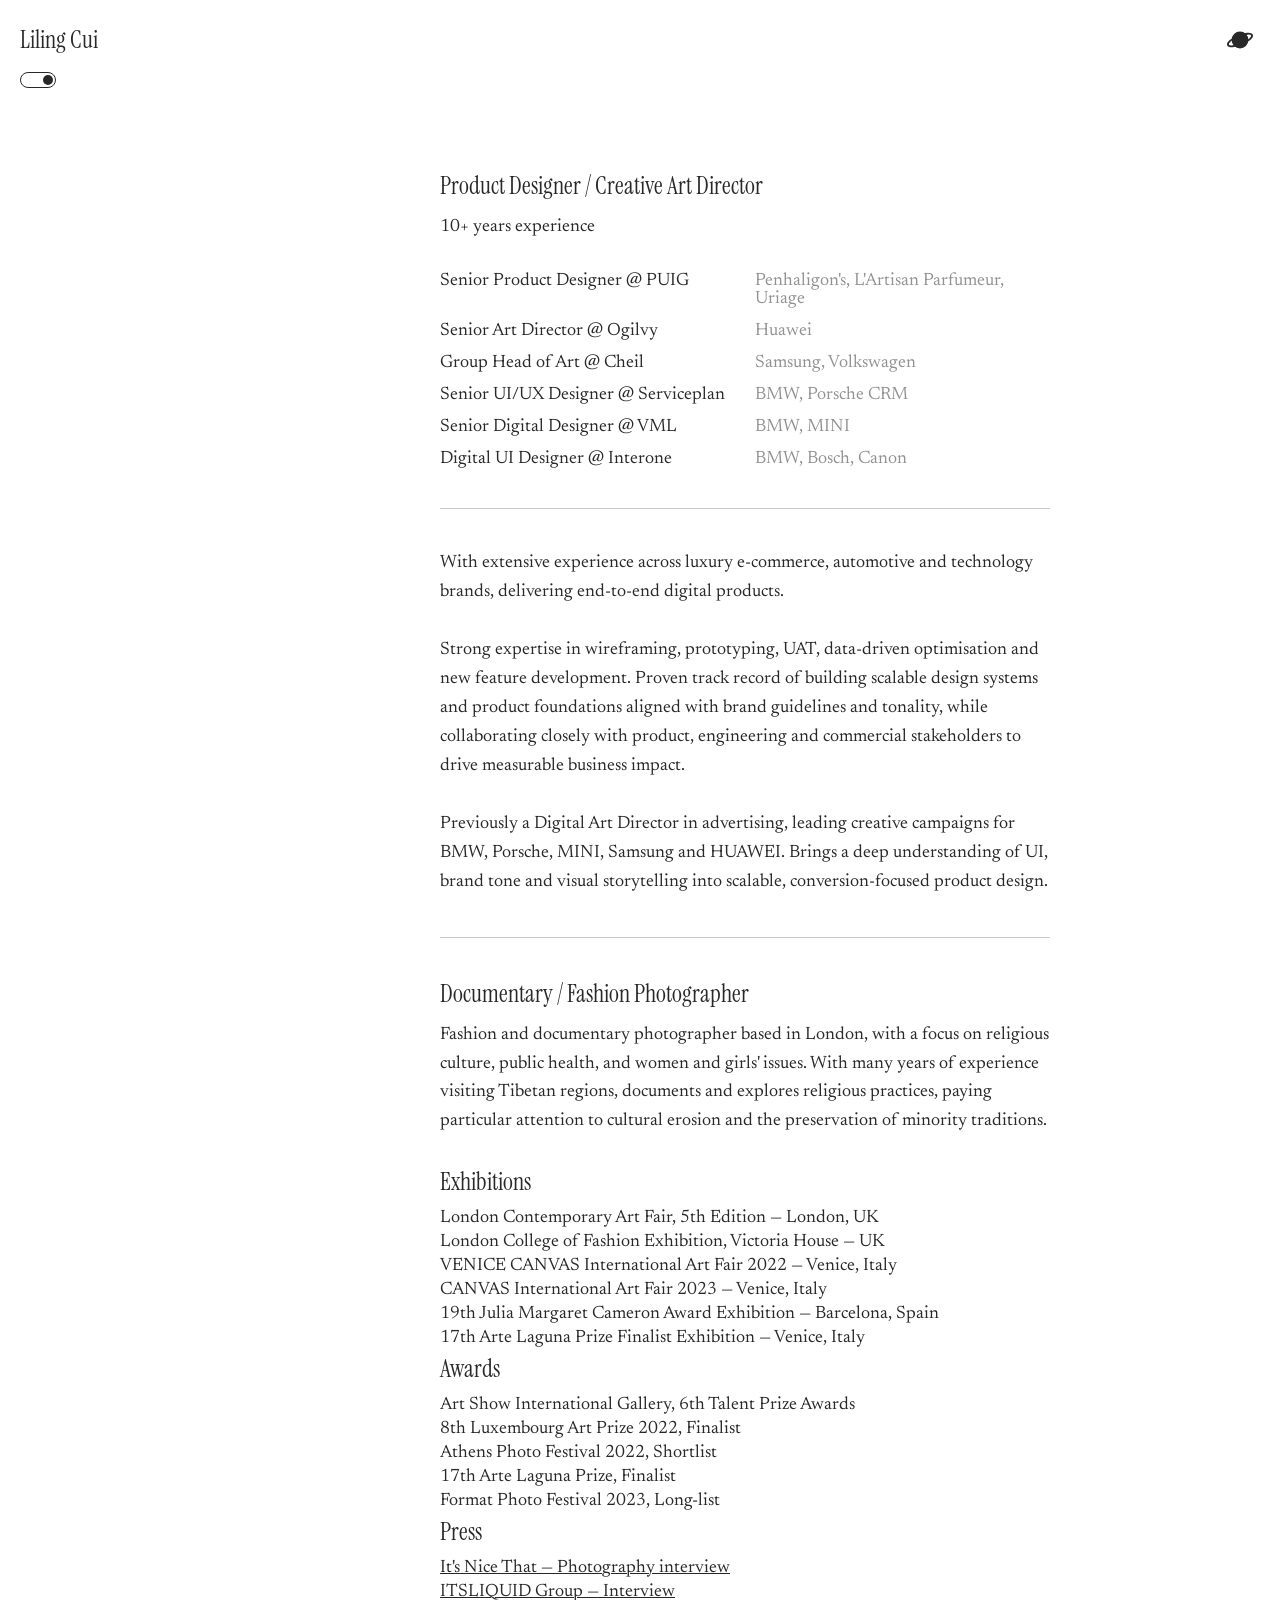
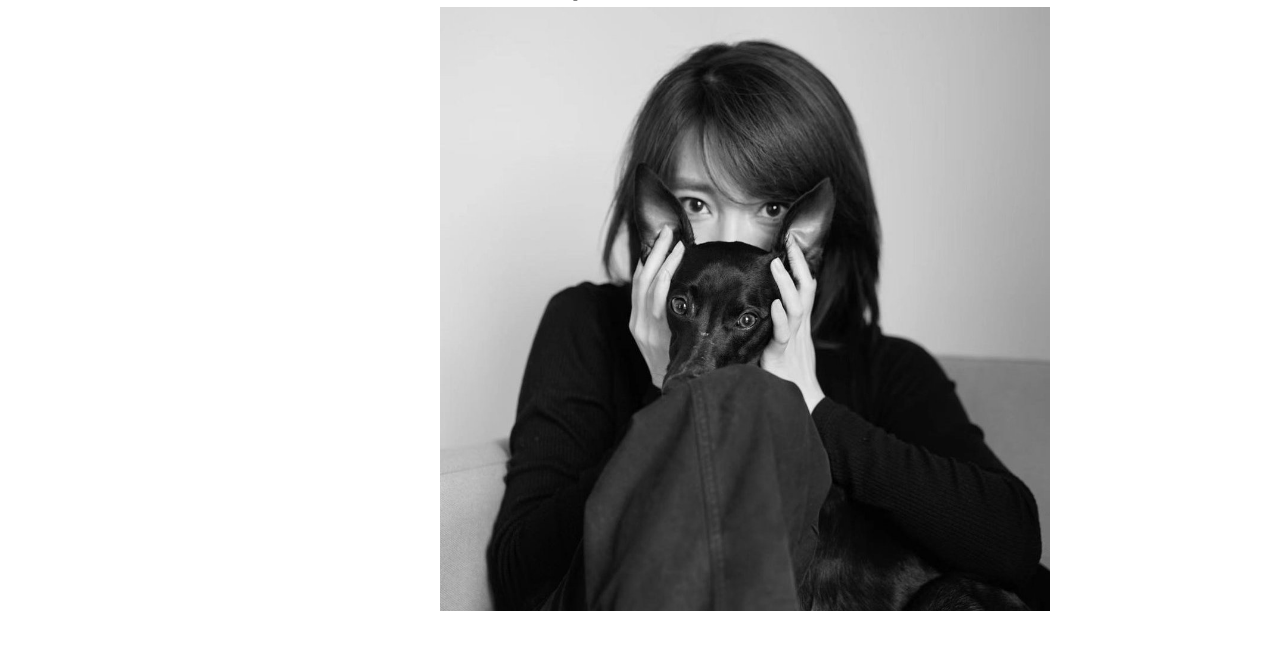
==== about.html @ e18a4a1c "Portfolio site: home, about and six UI/UX project pages Static HTML/CSS/JS generated by build.py. La" ====
<!DOCTYPE html>
<html lang="en">
<head>
<meta charset="utf-8">
<meta name="viewport" content="width=device-width, initial-scale=1">
<title>About — Liling Cui</title>
<meta name="description" content="Product Designer and Creative Art Director with 10+ years of experience across luxury e-commerce, automotive and technology brands.">
<link rel="preconnect" href="https://fonts.googleapis.com">
<link rel="preconnect" href="https://fonts.gstatic.com" crossorigin>
<link href="https://fonts.googleapis.com/css2?family=Instrument+Serif:ital@0;1&family=Newsreader:ital,opsz,wght@0,6..72,200..700;1,6..72,200..700&display=swap" rel="stylesheet">
<link rel="stylesheet" href="assets/css/style.css">
<script>
  // mark that scripting is on, and set the theme before first paint
  (function () {
    document.documentElement.classList.add('js');
    try {
      var s = localStorage.getItem('theme');
      var d = s ? s === 'dark'
                : window.matchMedia('(prefers-color-scheme: dark)').matches;
      if (d) document.documentElement.classList.add('dark-theme');
    } catch (e) {}
  })();
</script>
</head>
<body class="about-page">
    <header class="menu">
      <div class="menu-about">
        <a href="index.html">Liling Cui</a>
        <button class="theme-toggle" aria-label="Toggle dark mode">
          <span class="toggle"></span>
        </button>
      </div>
      <div class="menu-contact">
        <a href="https://lilingcui.com">
          <span class="btn-label">Creative work</span>
          <svg viewBox="0 0 40 40" aria-hidden="true"><circle cx="20" cy="20" r="12"/><ellipse cx="20" cy="20" rx="18.5" ry="6.2" fill="none" stroke-width="2.6" transform="rotate(-22 20 20)"/></svg>
        </a>
      </div>
    </header>

    <main class="about">
      <div class="text" data-aos="fade-up">
        <h2>Product Designer / Creative Art Director</h2>
        <p>10+ years experience</p>

          <div class="cv-row"><span class="role">Senior Product Designer @ PUIG</span><span class="brands">Penhaligon&#x27;s, L&#x27;Artisan Parfumeur, Uriage</span></div>
          <div class="cv-row"><span class="role">Senior Art Director @ Ogilvy</span><span class="brands">Huawei</span></div>
          <div class="cv-row"><span class="role">Group Head of Art @ Cheil</span><span class="brands">Samsung, Volkswagen</span></div>
          <div class="cv-row"><span class="role">Senior UI/UX Designer @ Serviceplan</span><span class="brands">BMW, Porsche CRM</span></div>
          <div class="cv-row"><span class="role">Senior Digital Designer @ VML</span><span class="brands">BMW, MINI</span></div>
          <div class="cv-row"><span class="role">Digital UI Designer @ Interone</span><span class="brands">BMW, Bosch, Canon</span></div>

        <hr>

          <p>With extensive experience across luxury e-commerce, automotive and technology brands, delivering end-to-end digital products.</p>
          <p>Strong expertise in wireframing, prototyping, UAT, data-driven optimisation and new feature development. Proven track record of building scalable design systems and product foundations aligned with brand guidelines and tonality, while collaborating closely with product, engineering and commercial stakeholders to drive measurable business impact.</p>
          <p>Previously a Digital Art Director in advertising, leading creative campaigns for BMW, Porsche, MINI, Samsung and HUAWEI. Brings a deep understanding of UI, brand tone and visual storytelling into scalable, conversion-focused product design.</p>

        <hr>

        <h2>Documentary / Fashion Photographer</h2>
        <p>Fashion and documentary photographer based in London, with a focus on religious culture, public health, and women and girls&#x27; issues. With many years of experience visiting Tibetan regions, documents and explores religious practices, paying particular attention to cultural erosion and the preservation of minority traditions.</p>

        <h2>Exhibitions</h2>
        <ul class="plain">
            <li>London Contemporary Art Fair, 5th Edition — London, UK</li>
            <li>London College of Fashion Exhibition, Victoria House — UK</li>
            <li>VENICE CANVAS International Art Fair 2022 — Venice, Italy</li>
            <li>CANVAS International Art Fair 2023 — Venice, Italy</li>
            <li>19th Julia Margaret Cameron Award Exhibition — Barcelona, Spain</li>
            <li>17th Arte Laguna Prize Finalist Exhibition — Venice, Italy</li>
        </ul>

        <h2>Awards</h2>
        <ul class="plain">
            <li>Art Show International Gallery, 6th Talent Prize Awards</li>
            <li>8th Luxembourg Art Prize 2022, Finalist</li>
            <li>Athens Photo Festival 2022, Shortlist</li>
            <li>17th Arte Laguna Prize, Finalist</li>
            <li>Format Photo Festival 2023, Long-list</li>
        </ul>

        <h2>Press</h2>
        <ul class="plain">
            <li><a href="https://www.itsnicethat.com/articles/liling-cui-project-photography-150223" target="_blank" rel="noopener">It&#x27;s Nice That — Photography interview</a></li>
            <li><a href="https://www.itsliquid.com/interview-liling-cui.html" target="_blank" rel="noopener">ITSLIQUID Group — Interview</a></li>
        </ul>

          <p><img src="assets/img/about/about-qrutkgbpwz4ghjgv-OR34uqBa0UXpp6pQ.jpg" alt="" loading="lazy"></p>
      </div>
    </main>

<script src="assets/js/app.js"></script>
</body>
</html>
---- assets/css/style.css ----
/* ============================================================
   reikocui.com — layout & interaction system
   Ported from the structural pattern of rodrigosens.com:
   6-column grid, fixed pill nav, giant fixed marquee title,
   full-bleed hover backdrop, grain overlay, dot cursor.
   ============================================================ */

/* ---------- 1. Fonts -----------------------------------------
   Tiempos Fine / Tiempos Text are commercial (Klim Type Foundry).
   Drop the licensed woff2 files into assets/fonts/ and the
   @font-face rules below take over automatically — the Google
   fallbacks after them are only used until then.
   ------------------------------------------------------------ */
@font-face {
  font-family: "Tiempos Fine";
  src: url("../fonts/TiemposFine-Light.woff2") format("woff2");
  font-weight: 300;
  font-style: normal;
  font-display: swap;
}
@font-face {
  font-family: "Tiempos Text";
  src: url("../fonts/TiemposText-Regular.woff2") format("woff2");
  font-weight: 400;
  font-style: normal;
  font-display: swap;
}

:root {
  --font-display: "Tiempos Fine", "Instrument Serif", "Newsreader", Georgia, serif;
  --font-text: "Tiempos Text", "Newsreader", Georgia, serif;

  --gutter: 20px;
  --cols: 6;
  --pill-h: 40px;
  --grey: #919191;
  --ease: cubic-bezier(0.4, 0, 0.2, 1);
}

/* ---------- 2. Theme ---------------------------------------- */
html {
  --white: #fff;
  --black: #282828;
  --dither: url("../dither-light.png");
  scroll-behavior: smooth;
  cursor: url("../cursor-gray.svg") 16 16, pointer;
}
html a,
html button,
html button:hover,
html button span,
html button::after,
html button::before,
html .theme-toggle,
html iframe,
html video {
  cursor: url("../cursor-white.svg") 16 16, pointer;
}
html main h1 {
  background-image: linear-gradient(
    180deg,
    hsla(0, 0%, 100%, 0) 10%,
    hsla(0, 0%, 100%, 0.9) 50%,
    #fff
  );
}
html .theme-toggle .toggle { left: calc(100% - 12px); }

html.dark-theme {
  --white: #282828;
  --black: #fff;
  --dither: url("../dither-dark.png");
  cursor: url("../cursor-white.svg") 16 16, pointer;
}
html.dark-theme a,
html.dark-theme button,
html.dark-theme button:hover,
html.dark-theme button span,
html.dark-theme button::after,
html.dark-theme button::before,
html.dark-theme .theme-toggle,
html.dark-theme iframe,
html.dark-theme video {
  cursor: url("../cursor-gray.svg") 16 16, pointer;
}
html.dark-theme main h1 {
  background-image: linear-gradient(
    180deg,
    rgba(40, 40, 40, 0) 10%,
    rgba(40, 40, 40, 0.9) 50%,
    #282828
  );
}
html.dark-theme .theme-toggle .toggle { left: 2px; }

/* ---------- 3. Reset / base --------------------------------- */
* { box-sizing: border-box; }

body,
html { background-color: var(--white); }

body {
  display: flex;
  flex-direction: column;
  justify-content: space-between;
  width: 100%;
  min-height: calc(100vh - 30px);
  margin: 0;
  font-family: var(--font-text);
  font-size: 18px;
  font-weight: 400;
  color: var(--black);
  overflow-x: hidden;
  -webkit-font-smoothing: antialiased;
  -moz-osx-font-smoothing: grayscale;
}
.js body {
  opacity: 0;
  transition: opacity 0.5s var(--ease);
}
.js body.is-ready { opacity: 1; }
.js body.is-leaving { opacity: 0; }

h1, h2, h3, h4, h5, h6 {
  font-family: inherit;
  font-weight: inherit;
  font-size: inherit;
  margin: 0;
}
p { line-height: 1.5; }
a { text-decoration: none; color: inherit; }
ul { margin: 0; padding: 0; list-style-type: none; }
img { max-width: 100%; }
button {
  background-color: transparent;
  border: none;
  color: inherit;
  font-family: inherit;
  font-size: inherit;
  font-weight: inherit;
  line-height: 1;
  outline: 0;
  padding: 0;
}

/* ---------- 4. Header / pill navigation --------------------- */
.menu {
  display: grid;
  grid-template-columns: repeat(var(--cols), 1fr);
  gap: var(--gutter);
  font-family: var(--font-display);
  position: fixed;
  z-index: 8;
  top: var(--gutter);
  left: var(--gutter);
  width: calc(100% - (var(--gutter) * 2));
}

.menu-about {
  display: flex;
  flex-direction: column;
  grid-column: 1 / 3;
  margin-top: 7.61px;
}
.menu-about a {
  font-size: 24px;
  font-weight: 300;
  line-height: 1;
  white-space: nowrap;
  width: fit-content;
}
.menu-about a:hover { color: var(--grey); }

.theme-toggle {
  margin: 20px 0 0;
  border-radius: 10px;
  border: 1px solid var(--black);
  padding: 2px;
  display: flex;
  justify-content: flex-end;
  width: 36px;
  height: 16px;
  position: relative;
}
.theme-toggle .toggle {
  background-color: var(--black);
  display: block;
  width: 10px;
  height: 10px;
  border-radius: 100%;
  position: absolute;
  top: 50%;
  transform: translateY(-50%);
  transition: left 0.25s var(--ease);
}
.theme-toggle:hover { border-color: var(--grey); }
.theme-toggle:hover .toggle { background-color: var(--grey); }

.menu-projects {
  grid-column: 3 / 5;
  width: 321px;
  display: flex;
  align-items: center;
  flex-wrap: wrap;
}
.menu-projects a,
.menu-projects button {
  margin: 3px;
  display: flex;
  align-items: center;
  justify-content: center;
  padding: 0 12px;
  border-radius: 20px;
  border: 1px solid var(--black);
  font-size: 24px;
  font-weight: 300;
  line-height: 1;
  height: var(--pill-h);
  max-width: 100%;
  white-space: nowrap;
  overflow: hidden;
  text-overflow: ellipsis;
  transition: background-color 0.2s var(--ease), color 0.2s var(--ease);
}
.menu-projects a:hover,
.menu-projects button:hover {
  background-color: var(--black);
  color: var(--white);
}
.menu-projects a.hidden { display: none; }
.menu-projects button {
  border-radius: 100%;
  position: relative;
  width: var(--pill-h);
  padding: 0;
}
.menu-projects button span { display: none; }
.menu-projects button::before,
.menu-projects button::after {
  content: "";
  position: absolute;
  top: 50%;
  left: 50%;
  transform: translate(-50%, -50%);
  width: 20px;
  height: 1px;
  background-color: var(--black);
}
.menu-projects button::after { width: 1px; height: 20px; }
.menu-projects button.load-less::after { display: none; }
.menu-projects button:hover::before,
.menu-projects button:hover::after { background-color: var(--white); }

/* Expanding round button, top right */
.menu-contact {
  display: flex;
  justify-content: flex-end;
  grid-column: 6 / 7;
  grid-row: 1;
}
.menu-contact a {
  width: var(--pill-h);
  height: var(--pill-h);
  position: relative;
  font-family: var(--font-display);
  line-height: 1;
  display: flex;
  align-items: center;
  border-radius: var(--pill-h);
}
.menu-contact .btn-label {
  position: absolute;
  right: -1px;
  display: flex;
  align-items: center;
  border-radius: var(--pill-h);
  background-color: var(--black);
  color: var(--white);
  font-size: 24px;
  line-height: 1.2;
  padding: 6px 0;
  max-width: 0;
  overflow: hidden;
  white-space: nowrap;
  transition: max-width 0.35s var(--ease), padding 0.35s var(--ease);
}
.menu-contact svg {
  display: block;
  width: 28px;
  height: 28px;
  overflow: visible;
  position: absolute;
  right: 6px;
  top: 6px;
}
.menu-contact svg circle { fill: var(--black); transition: fill 0.25s var(--ease); }
.menu-contact svg ellipse { stroke: var(--black); transition: stroke 0.25s var(--ease); }

/* the label pill grows out to the left; the planet flips to sit on it */
.menu-contact a:hover .btn-label {
  max-width: 260px;
  padding: 5px 42px 5px 14px;
  border: 2px solid var(--black);
}
.menu-contact a:hover svg circle { fill: var(--white); }
.menu-contact a:hover svg ellipse { stroke: var(--white); }

/* Back / to-top button on inner pages */
.menu .btn {
  display: flex;
  justify-content: flex-end;
  grid-column: 2;
  position: relative;
  z-index: 9;
}
.menu .btn .back-btn {
  display: flex;
  align-items: center;
  justify-content: space-between;
  border-radius: 20px;
  border: 1px solid var(--black);
  padding: 6px 12px;
  font-size: 24px;
  font-family: var(--font-display);
  line-height: 1;
  width: fit-content;
  height: var(--pill-h);
  transition: background-color 0.2s var(--ease), color 0.2s var(--ease);
}
.menu .btn .back-btn svg {
  stroke: var(--black);
  fill: none;
  width: 20px;
  height: 16px;
  margin-right: 10px;
  transition: stroke 0.2s var(--ease);
}
.menu .btn .back-btn:hover { background-color: var(--black); color: var(--white); }
.menu .btn .back-btn:hover svg { stroke: var(--white); }
.menu .btn .top { display: none; }
.menu .btn .top svg { transform: rotate(90deg); }

/* ---------- 5. Main grid ------------------------------------ */
main {
  display: grid;
  align-items: flex-start;
  grid-template-columns: repeat(var(--cols), 1fr);
  gap: var(--gutter);
  position: relative;
  z-index: 2;
  padding: var(--gutter);
}
.home main { padding: 0; z-index: 6; }

main .text { grid-column: 3 / 6; }
main .text p { margin: 0 0 30px; line-height: 1.6; }
main .text a { text-decoration: underline; text-decoration-thickness: 1px; }
main .text a:hover { color: var(--grey); }
main .text img { display: block; width: 100%; }

/* ---------- 6. Giant fixed title + marquee ------------------ */
main h1 {
  font-size: 96px;
  font-weight: 300;
  font-family: var(--font-display);
  line-height: 1.4;
  position: fixed;
  bottom: 0;
  left: 0;
  padding-left: var(--gutter);
  white-space: nowrap;
  /* line box is 134px; the extra 18px keeps descenders off the viewport edge */
  height: 152px;
  width: calc(100vw - 20px);
  overflow: hidden;
  background-clip: padding-box;
}
main h1 .title { white-space: nowrap; display: none; }
main h1 .title.name { display: inline-block; }

main h1 .title.marquee {
  animation-name: marquee;
  animation-iteration-count: infinite;
  animation-timing-function: linear;
}
main h1 .title.marquee::after { content: attr(data-marquee); }

@keyframes marquee {
  from { transform: translateX(0); }
  to { transform: translateX(calc(-1 * var(--marquee-unit, 100%))); }
}

/* ---------- 7. Full-bleed hover backdrop -------------------- */
.bg,
.bg-image {
  position: fixed;
  width: 100vw;
  height: 100vh;
}
.bg { top: 0; left: 0; overflow: hidden; z-index: 0; }
.bg-image {
  top: 0;
  left: 0;
  background-repeat: no-repeat !important;
  background-size: cover !important;
  background-position: 50% !important;
  opacity: 0;
  transition: opacity 0.4s ease-in-out;
}
.bg-image.no-transition { transition: none !important; }

/* Screen-door wash — a direct reproduction of the reference.
   Theirs is a 2x2 GIF with one opaque pixel and three transparent ones: a 25%
   dither that knocks the photo back and leaves a fine pixel texture behind.
   Same tile here as SVG — white in light mode, #282828 in dark. */
.bg-overlay {
  position: absolute;
  z-index: 1;
  inset: 0;
  opacity: 0;
  transition: opacity 0.4s ease-in-out;
  pointer-events: none;
  background-image: var(--dither);
  background-size: 2px 2px;
  background-repeat: repeat;
  image-rendering: pixelated;
}
.bg-overlay.is-active { opacity: 1; }

/* ---------- 8. Project page --------------------------------- */
/* Keep the page padding here rather than on .content, so the intro column and
   the image columns resolve against the same 6-column geometry and line up. */
.project { position: static; padding: var(--gutter); }

/* Intro sits top right, columns 3–5, level with the header.
   The title and the metadata sidebar stay on the left. */
.project .text {
  grid-column: 3 / 6;
  min-height: calc(100vh - 25px - 125px);
  margin-top: 0;
}
.project .text .text-content {
  overflow-y: auto;
  padding: 0 0 0 0;
  height: calc(100vh - 250px);
  scrollbar-width: none;
}
.project .text .text-content::-webkit-scrollbar { width: 0; }
.project .text p { margin: 0 0 30px; }
.project .text p:last-child { padding-bottom: 140px; }

/* absolute, not fixed: the title sits at the bottom of the first screen
   and scrolls away with the intro — same as the reference */
.project h1 { position: absolute; bottom: 90px; left: var(--gutter); padding: 0; }
.project h1 span { display: block; width: fit-content; }

.project .content {
  margin: 90px 0 0;
  grid-column: 1 / 7;
  display: grid;
  grid-template-columns: repeat(var(--cols), 1fr);
  gap: var(--gutter);
}
.project .content figure {
  display: block;
  width: 100%;
  margin: 0;
  overflow: hidden;
  position: relative;
}
.project .content figure img { display: block; width: 100%; height: auto; }

/* Every image gets the same width — the right-hand four columns. Height is
   whatever the image's own proportions give, so nothing is cropped. */
.project .content figure { grid-column: 3 / 7; }

.project .sidebar { grid-column: 1 / 2; }
.project .sidebar h2 { font-weight: 400; color: var(--grey); }
.project .sidebar ul { margin: 0 0 20px; }
.project .sidebar ul li { margin: 2px 0; }
.project .sidebar ul li a { text-decoration: underline; text-decoration-thickness: 1px; }
.project .sidebar ul li a:hover { color: var(--grey); }

.project .content .spacer { grid-column: 1 / 7; height: 120px; }

/* ---------- 9. About page ----------------------------------- */
.about .text { margin: 150px 0 0; grid-column: 3 / 6; }
.about .text h2 {
  font-family: var(--font-display);
  font-size: 24px;
  margin: 0 0 12px;
}
.about .text .cv-row {
  display: grid;
  grid-template-columns: 1fr 1fr;
  gap: var(--gutter);
  margin: 0 0 14px;
}
.about .text .cv-row .role { color: var(--black); }
.about .text .cv-row .brands { color: var(--grey); }
.about .text hr {
  border: none;
  border-top: 1px solid var(--black);
  opacity: 0.25;
  margin: 40px 0;
}
.about .text ul.plain li { margin: 0 0 6px; }

/* ---------- 10. Scroll-in animation -------------------------
   Scoped to .js so content is visible if scripting fails or is off. */
.js [data-aos="fade-up"] {
  opacity: 0;
  transform: translateY(30px);
  transition: opacity 1s var(--ease), transform 1s var(--ease);
}
.js [data-aos="fade-up"].aos-animate { opacity: 1; transform: none; }

@media (prefers-reduced-motion: reduce) {
  .js [data-aos="fade-up"] { opacity: 1; transform: none; transition: none; }
  main h1 .title.marquee { animation: none; }
  main h1 .title.marquee::after { content: none; }
}

/* ---------- 11. Responsive ---------------------------------- */
@media screen and (max-width: 1000px) {
  .menu-projects { width: auto; grid-column: 3 / 6; }
  main .text { grid-column: 1 / 7; }
  .project .text { grid-column: 3 / 7; }
  .about .text { grid-column: 2 / 7; }
}

@media screen and (max-width: 700px) {
  main h1 { font-size: 56px; height: 96px; line-height: 1.4; }
  .project h1 { bottom: 40px; }

  .menu-about { grid-column: 1 / 3; }
  .menu-projects {
    grid-column: 1 / 7;
    position: absolute;
    margin: 129px 0 0;
    padding-bottom: 25vh;
    width: 100%;
  }
  .menu .btn {
    grid-column: auto;
    position: absolute;
    left: 50%;
    transform: translateX(-50%);
  }
  .menu-contact a:hover .btn-label { max-width: 0; padding: 6px 0; border: none; }

  main .text { grid-column: 1 / 7; margin: 150px 0 0; }
  .about .text { grid-column: 1 / 7; }
  .about .text .cv-row { grid-template-columns: 1fr; gap: 2px; }

  /* first screen has to clear the title sitting at bottom: 40px */
  .project .text { grid-column: 1 / 7; margin: 0; min-height: calc(100vh - 60px); }
  .project .text .text-content { height: auto; overflow-y: visible; padding-top: 129px; }
  .project .content { margin: var(--gutter) 0 0; }
  .project .content figure { grid-column: 1 / 7; }
  .project .sidebar { order: 2; margin: 20px 0 0; grid-column: 1 / 7; }
}

/* Touch devices: no hover backdrop, so restore the system cursor */
@media (hover: none) {
  html, html a, html button { cursor: auto; }
}
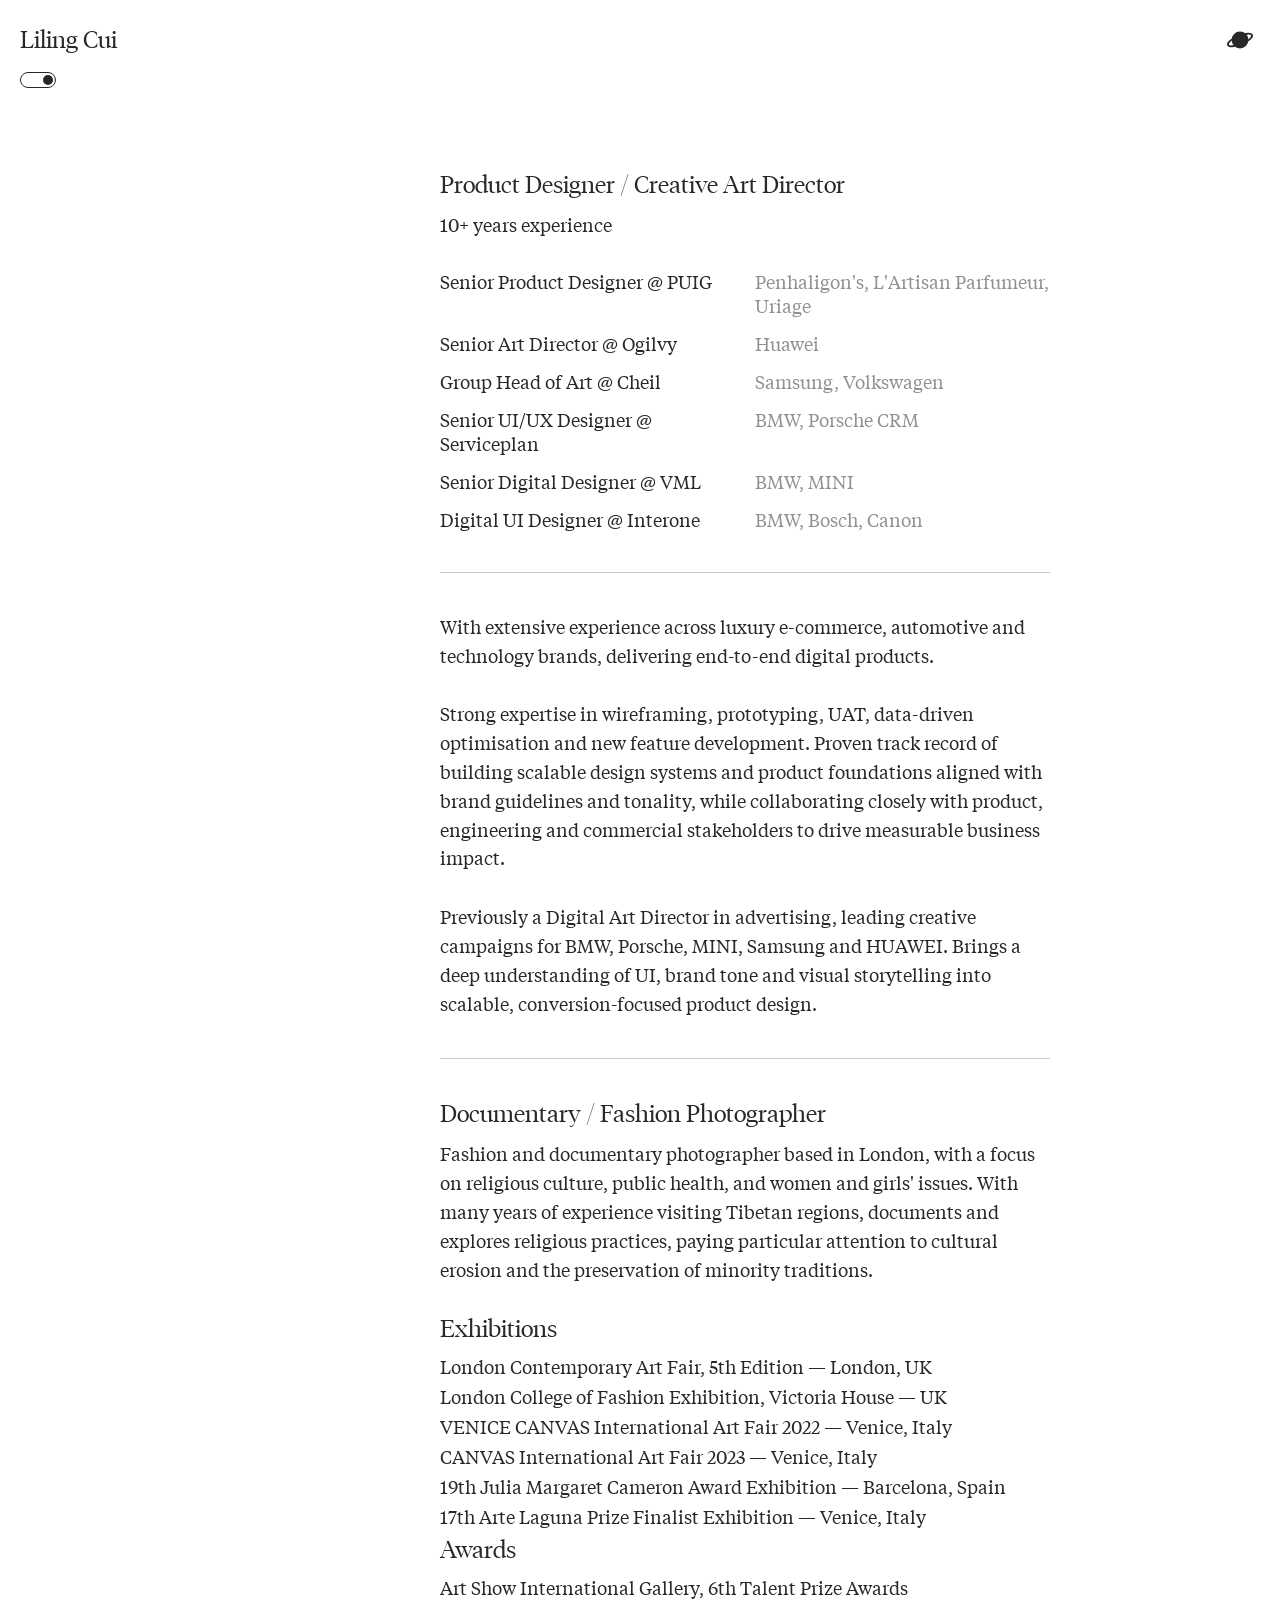
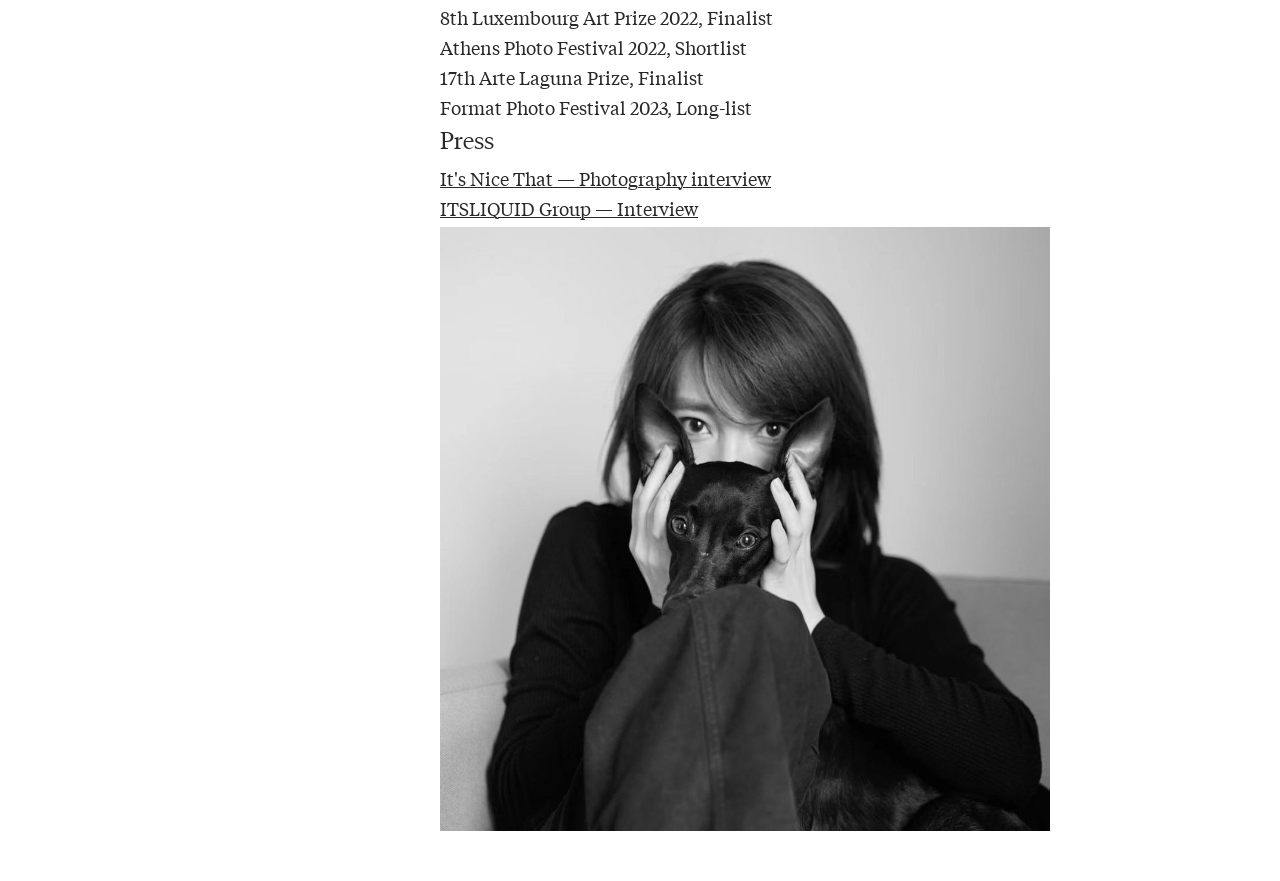
==== commit a643a9dd: "Use the reference's own Tiempos faces and type scale Self-host Tiempos Fine and Tiempos Text (woff2/" ====
--- a/about.html
+++ b/about.html
@@ -5,9 +5,8 @@
 <meta name="viewport" content="width=device-width, initial-scale=1">
 <title>About — Liling Cui</title>
 <meta name="description" content="Product Designer and Creative Art Director with 10+ years of experience across luxury e-commerce, automotive and technology brands.">
-<link rel="preconnect" href="https://fonts.googleapis.com">
-<link rel="preconnect" href="https://fonts.gstatic.com" crossorigin>
-<link href="https://fonts.googleapis.com/css2?family=Instrument+Serif:ital@0;1&family=Newsreader:ital,opsz,wght@0,6..72,200..700;1,6..72,200..700&display=swap" rel="stylesheet">
+<link rel="preload" href="assets/fonts/TiemposFine-Light.woff2" as="font" type="font/woff2" crossorigin>
+<link rel="preload" href="assets/fonts/TiemposText-Regular.woff2" as="font" type="font/woff2" crossorigin>
 <link rel="stylesheet" href="assets/css/style.css">
 <script>
   // mark that scripting is on, and set the theme before first paint
--- a/assets/css/style.css
+++ b/assets/css/style.css
@@ -6,29 +6,36 @@
    ============================================================ */
 
 /* ---------- 1. Fonts -----------------------------------------
-   Tiempos Fine / Tiempos Text are commercial (Klim Type Foundry).
-   Drop the licensed woff2 files into assets/fonts/ and the
-   @font-face rules below take over automatically — the Google
-   fallbacks after them are only used until then.
+   Tiempos Fine (display) and Tiempos Text (body), self-hosted from
+   assets/fonts/. These are commercial faces from Klim Type Foundry —
+   a licence is still outstanding, see README.
+
+   Each face is a single static weight, declared across 100–900 so the
+   browser maps every weight the stylesheet asks for onto the real file
+   instead of synthesising a fake bold.
    ------------------------------------------------------------ */
 @font-face {
   font-family: "Tiempos Fine";
-  src: url("../fonts/TiemposFine-Light.woff2") format("woff2");
-  font-weight: 300;
+  src: url("../fonts/TiemposFine-Light.woff2") format("woff2"),
+       url("../fonts/TiemposFine-Light.woff") format("woff"),
+       url("../fonts/TiemposFine-Light.ttf") format("truetype");
+  font-weight: 100 900;
   font-style: normal;
   font-display: swap;
 }
 @font-face {
   font-family: "Tiempos Text";
-  src: url("../fonts/TiemposText-Regular.woff2") format("woff2");
-  font-weight: 400;
+  src: url("../fonts/TiemposText-Regular.woff2") format("woff2"),
+       url("../fonts/TiemposText-Regular.woff") format("woff"),
+       url("../fonts/TiemposText-Regular.ttf") format("truetype");
+  font-weight: 100 900;
   font-style: normal;
   font-display: swap;
 }
 
 :root {
-  --font-display: "Tiempos Fine", "Instrument Serif", "Newsreader", Georgia, serif;
-  --font-text: "Tiempos Text", "Newsreader", Georgia, serif;
+  --font-display: "Tiempos Fine", Georgia, "Times New Roman", serif;
+  --font-text: "Tiempos Text", Georgia, "Times New Roman", serif;
 
   --gutter: 20px;
   --cols: 6;
@@ -227,6 +234,8 @@
   background-color: var(--black);
   color: var(--white);
 }
+/* the first pill loses its top margin so the row sits flush with the header */
+.menu-projects > *:first-child { margin-top: 0; }
 .menu-projects a.hidden { display: none; }
 .menu-projects button {
   border-radius: 100%;
@@ -369,8 +378,7 @@
   left: 0;
   padding-left: var(--gutter);
   white-space: nowrap;
-  /* line box is 134px; the extra 18px keeps descenders off the viewport edge */
-  height: 152px;
+  height: 134px;
   width: calc(100vw - 20px);
   overflow: hidden;
   background-clip: padding-box;
@@ -530,7 +538,8 @@
 }
 
 @media screen and (max-width: 700px) {
-  main h1 { font-size: 56px; height: 96px; line-height: 1.4; }
+  /* type scale is deliberately identical at every width, as on the reference:
+     96px titles marquee on a phone rather than shrinking */
   .project h1 { bottom: 40px; }
 
   .menu-about { grid-column: 1 / 3; }
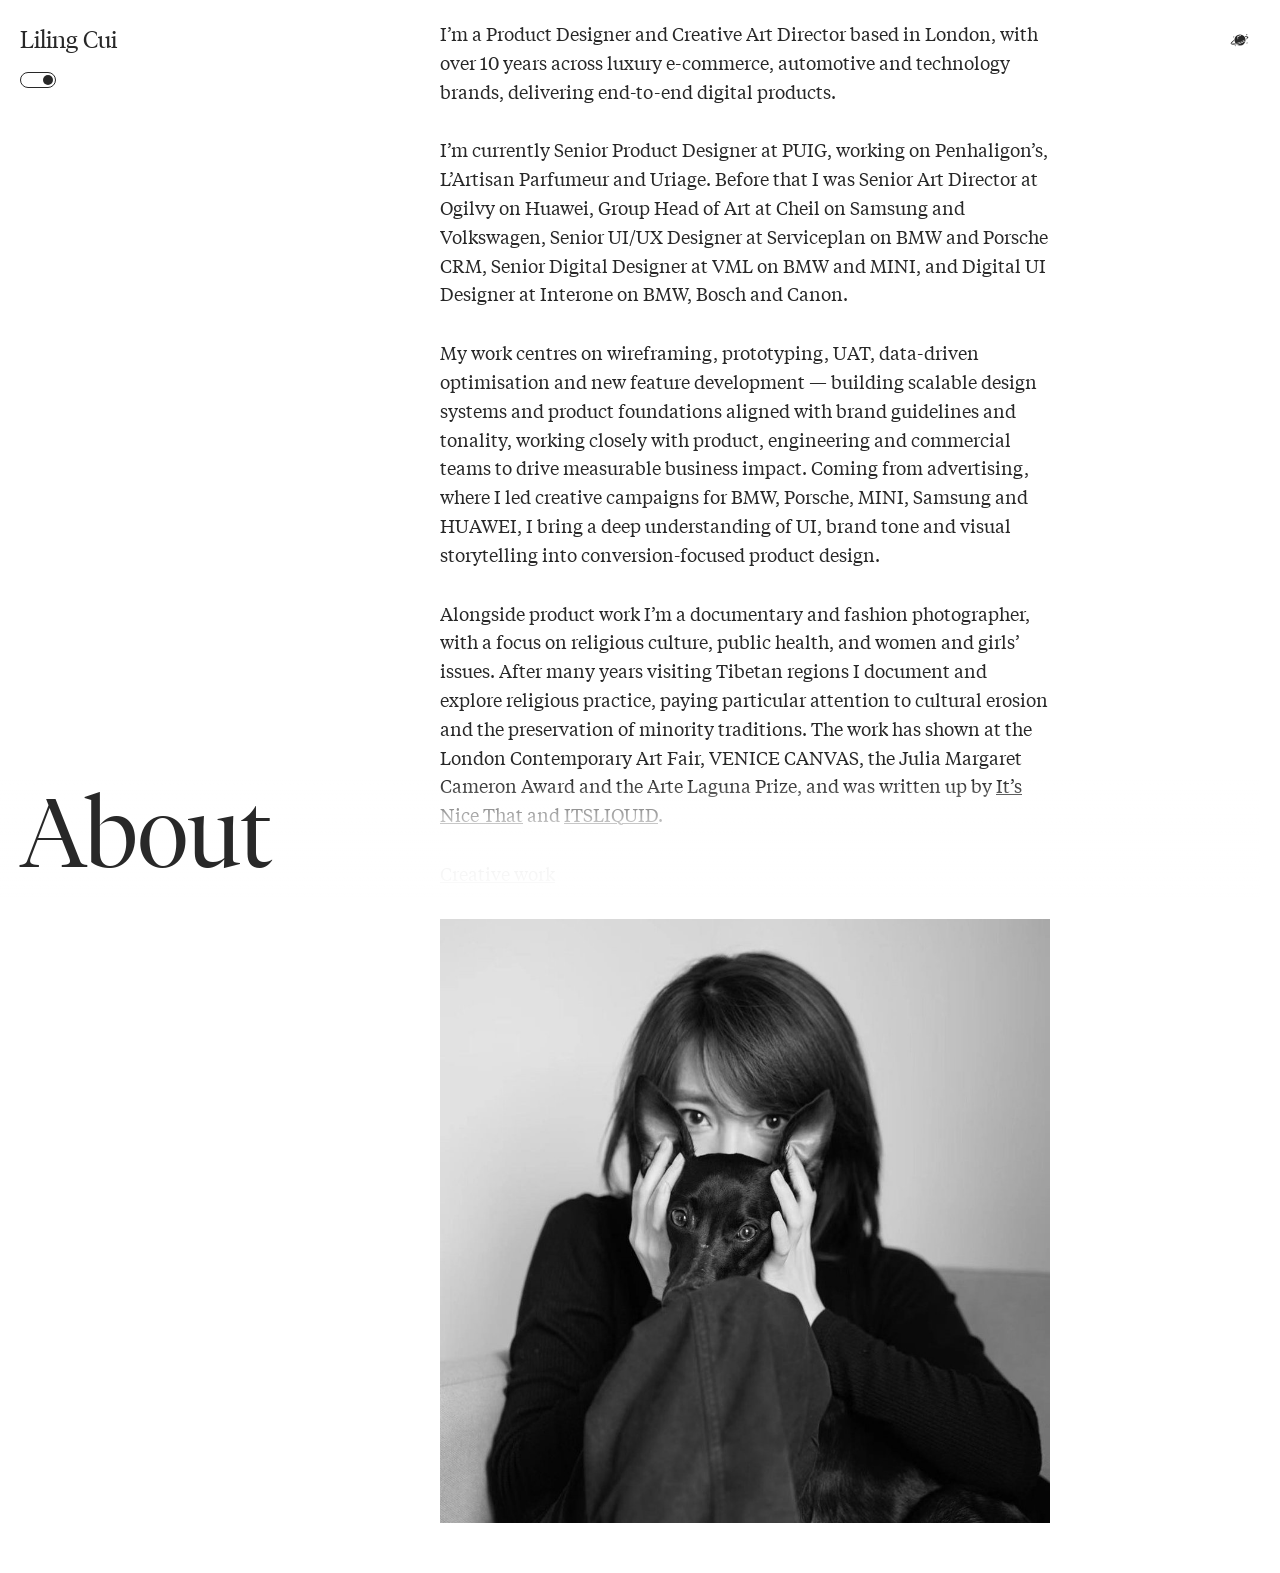
==== commit ef1ec45e: "Second KAMA pair, responsive pairs, new planet icon, About rewrite - KAMA's other two screenshots be" ====
--- a/about.html
+++ b/about.html
@@ -4,7 +4,7 @@
 <meta charset="utf-8">
 <meta name="viewport" content="width=device-width, initial-scale=1">
 <title>About — Liling Cui</title>
-<meta name="description" content="Product Designer and Creative Art Director with 10+ years of experience across luxury e-commerce, automotive and technology brands.">
+<meta name="description" content="Product Designer and Creative Art Director with 10+ years across luxury e-commerce, automotive and technology brands.">
 <link rel="preload" href="assets/fonts/TiemposFine-Light.woff2" as="font" type="font/woff2" crossorigin>
 <link rel="preload" href="assets/fonts/TiemposText-Regular.woff2" as="font" type="font/woff2" crossorigin>
 <link rel="stylesheet" href="assets/css/style.css">
@@ -32,61 +32,24 @@
       <div class="menu-contact">
         <a href="https://lilingcui.com">
           <span class="btn-label">Creative work</span>
-          <svg viewBox="0 0 40 40" aria-hidden="true"><circle cx="20" cy="20" r="12"/><ellipse cx="20" cy="20" rx="18.5" ry="6.2" fill="none" stroke-width="2.6" transform="rotate(-22 20 20)"/></svg>
+          <svg viewBox="0 0 40 40" aria-hidden="true"><ellipse class="planet-ink" cx="35.0" cy="8.2" rx="0.95" ry="1.55" transform="rotate(28 35.0 8.2)"/><ellipse class="planet-ink" cx="6.2" cy="13.0" rx="0.85" ry="1.4" transform="rotate(22 6.2 13.0)"/><ellipse class="planet-ink" cx="9.4" cy="32.6" rx="0.85" ry="1.4" transform="rotate(-26 9.4 32.6)"/><ellipse class="planet-ink" cx="35.6" cy="26.6" rx="0.9" ry="1.45" transform="rotate(26 35.6 26.6)"/><path class="planet-ring" d="M37.29 13.71A18.4 5.2 -20.0 1 1 2.71 26.29A18.4 5.2 -20.0 1 1 37.29 13.71Z"/><circle class="planet-bg-stroke" cx="20" cy="20" r="12.3" stroke-width="3.2"/><circle class="planet-ink" cx="20" cy="20" r="12.3"/><path class="planet-bg-stroke" stroke-width="4" d="M30.67 20.81A18.4 5.2 -20.0 1 1 6.71 20.86"/><path class="planet-ring" d="M30.67 20.81A18.4 5.2 -20.0 1 1 6.71 20.86"/><path class="planet-bg" d="M13.6 12.9a11 11 0 0 1 8.0-3.6 0.95 0.95 0 0 1 0.05 1.9 9.1 9.1 0 0 0-6.6 3.0 0.95 0.95 0 0 1-1.45-1.3z"/><circle class="planet-bg" cx="15.2" cy="17.2" r="1.05"/></svg>
         </a>
       </div>
     </header>
 
     <main class="about">
       <div class="text" data-aos="fade-up">
-        <h2>Product Designer / Creative Art Director</h2>
-        <p>10+ years experience</p>
-
-          <div class="cv-row"><span class="role">Senior Product Designer @ PUIG</span><span class="brands">Penhaligon&#x27;s, L&#x27;Artisan Parfumeur, Uriage</span></div>
-          <div class="cv-row"><span class="role">Senior Art Director @ Ogilvy</span><span class="brands">Huawei</span></div>
-          <div class="cv-row"><span class="role">Group Head of Art @ Cheil</span><span class="brands">Samsung, Volkswagen</span></div>
-          <div class="cv-row"><span class="role">Senior UI/UX Designer @ Serviceplan</span><span class="brands">BMW, Porsche CRM</span></div>
-          <div class="cv-row"><span class="role">Senior Digital Designer @ VML</span><span class="brands">BMW, MINI</span></div>
-          <div class="cv-row"><span class="role">Digital UI Designer @ Interone</span><span class="brands">BMW, Bosch, Canon</span></div>
-
-        <hr>
-
-          <p>With extensive experience across luxury e-commerce, automotive and technology brands, delivering end-to-end digital products.</p>
-          <p>Strong expertise in wireframing, prototyping, UAT, data-driven optimisation and new feature development. Proven track record of building scalable design systems and product foundations aligned with brand guidelines and tonality, while collaborating closely with product, engineering and commercial stakeholders to drive measurable business impact.</p>
-          <p>Previously a Digital Art Director in advertising, leading creative campaigns for BMW, Porsche, MINI, Samsung and HUAWEI. Brings a deep understanding of UI, brand tone and visual storytelling into scalable, conversion-focused product design.</p>
-
-        <hr>
-
-        <h2>Documentary / Fashion Photographer</h2>
-        <p>Fashion and documentary photographer based in London, with a focus on religious culture, public health, and women and girls&#x27; issues. With many years of experience visiting Tibetan regions, documents and explores religious practices, paying particular attention to cultural erosion and the preservation of minority traditions.</p>
-
-        <h2>Exhibitions</h2>
-        <ul class="plain">
-            <li>London Contemporary Art Fair, 5th Edition — London, UK</li>
-            <li>London College of Fashion Exhibition, Victoria House — UK</li>
-            <li>VENICE CANVAS International Art Fair 2022 — Venice, Italy</li>
-            <li>CANVAS International Art Fair 2023 — Venice, Italy</li>
-            <li>19th Julia Margaret Cameron Award Exhibition — Barcelona, Spain</li>
-            <li>17th Arte Laguna Prize Finalist Exhibition — Venice, Italy</li>
-        </ul>
-
-        <h2>Awards</h2>
-        <ul class="plain">
-            <li>Art Show International Gallery, 6th Talent Prize Awards</li>
-            <li>8th Luxembourg Art Prize 2022, Finalist</li>
-            <li>Athens Photo Festival 2022, Shortlist</li>
-            <li>17th Arte Laguna Prize, Finalist</li>
-            <li>Format Photo Festival 2023, Long-list</li>
-        </ul>
-
-        <h2>Press</h2>
-        <ul class="plain">
-            <li><a href="https://www.itsnicethat.com/articles/liling-cui-project-photography-150223" target="_blank" rel="noopener">It&#x27;s Nice That — Photography interview</a></li>
-            <li><a href="https://www.itsliquid.com/interview-liling-cui.html" target="_blank" rel="noopener">ITSLIQUID Group — Interview</a></li>
-        </ul>
-
+          <p>I’m a Product Designer and Creative Art Director based in London, with over 10 years across luxury e-commerce, automotive and technology brands, delivering end-to-end digital products.</p>
+          <p>I’m currently Senior Product Designer at PUIG, working on Penhaligon’s, L’Artisan Parfumeur and Uriage. Before that I was Senior Art Director at Ogilvy on Huawei, Group Head of Art at Cheil on Samsung and Volkswagen, Senior UI/UX Designer at Serviceplan on BMW and Porsche CRM, Senior Digital Designer at VML on BMW and MINI, and Digital UI Designer at Interone on BMW, Bosch and Canon.</p>
+          <p>My work centres on wireframing, prototyping, UAT, data-driven optimisation and new feature development — building scalable design systems and product foundations aligned with brand guidelines and tonality, working closely with product, engineering and commercial teams to drive measurable business impact. Coming from advertising, where I led creative campaigns for BMW, Porsche, MINI, Samsung and HUAWEI, I bring a deep understanding of UI, brand tone and visual storytelling into conversion-focused product design.</p>
+          <p>Alongside product work I’m a documentary and fashion photographer, with a focus on religious culture, public health, and women and girls’ issues. After many years visiting Tibetan regions I document and explore religious practice, paying particular attention to cultural erosion and the preservation of minority traditions. The work has shown at the London Contemporary Art Fair, VENICE CANVAS, the Julia Margaret Cameron Award and the Arte Laguna Prize, and was written up by <a href="https://www.itsnicethat.com/articles/liling-cui-project-photography-150223" target="_blank" rel="noopener">It’s Nice That</a> and <a href="https://www.itsliquid.com/interview-liling-cui.html" target="_blank" rel="noopener">ITSLIQUID</a>.</p>
+          <p><a href="https://lilingcui.com" target="_blank" rel="noopener">Creative work</a></p>
           <p><img src="assets/img/about/about-qrutkgbpwz4ghjgv-OR34uqBa0UXpp6pQ.jpg" alt="" loading="lazy"></p>
       </div>
+
+      <h1 data-aos="fade-up">
+        <span class="title name" data-title="About">About</span>
+      </h1>
     </main>
 
 <script src="assets/js/app.js"></script>
--- a/assets/css/style.css
+++ b/assets/css/style.css
@@ -44,9 +44,14 @@
   --ease: cubic-bezier(0.4, 0, 0.2, 1);
 }
 
-/* ---------- 2. Theme ---------------------------------------- */
+/* ---------- 2. Theme ----------------------------------------
+   --bg is the page colour as a bare "r g b" triple, so the title's
+   fade-out gradient can be mixed from the same value. A page can
+   recolour itself by overriding --bg on :root, which outranks the
+   html rule below but still loses to .dark-theme. */
 html {
-  --white: #fff;
+  --bg: 255 255 255;
+  --white: rgb(var(--bg));
   --black: #282828;
   --dither: url("../dither-light.png");
   scroll-behavior: smooth;
@@ -63,18 +68,18 @@
 html video {
   cursor: url("../cursor-white.svg") 16 16, pointer;
 }
-html main h1 {
+main h1 {
   background-image: linear-gradient(
     180deg,
-    hsla(0, 0%, 100%, 0) 10%,
-    hsla(0, 0%, 100%, 0.9) 50%,
-    #fff
+    rgb(var(--bg) / 0) 10%,
+    rgb(var(--bg) / 0.9) 50%,
+    rgb(var(--bg))
   );
 }
 html .theme-toggle .toggle { left: calc(100% - 12px); }
 
 html.dark-theme {
-  --white: #282828;
+  --bg: 40 40 40;
   --black: #fff;
   --dither: url("../dither-dark.png");
   cursor: url("../cursor-white.svg") 16 16, pointer;
@@ -89,14 +94,6 @@
 html.dark-theme iframe,
 html.dark-theme video {
   cursor: url("../cursor-gray.svg") 16 16, pointer;
-}
-html.dark-theme main h1 {
-  background-image: linear-gradient(
-    180deg,
-    rgba(40, 40, 40, 0) 10%,
-    rgba(40, 40, 40, 0.9) 50%,
-    #282828
-  );
 }
 html.dark-theme .theme-toggle .toggle { left: 2px; }
 
@@ -295,15 +292,18 @@
 }
 .menu-contact svg {
   display: block;
-  width: 28px;
-  height: 28px;
+  width: 18px;
+  height: 18px;
   overflow: visible;
   position: absolute;
-  right: 6px;
-  top: 6px;
-}
-.menu-contact svg circle { fill: var(--black); transition: fill 0.25s var(--ease); }
-.menu-contact svg ellipse { stroke: var(--black); transition: stroke 0.25s var(--ease); }
+  right: 11px;
+  top: 11px;
+}
+.menu-contact svg * { transition: fill 0.25s var(--ease), stroke 0.25s var(--ease); }
+.menu-contact .planet-ink { fill: var(--black); }
+.menu-contact .planet-ring { fill: none; stroke: var(--black); stroke-width: 1.9; stroke-linecap: round; }
+.menu-contact .planet-bg { fill: var(--white); }
+.menu-contact .planet-bg-stroke { fill: none; stroke: var(--white); }
 
 /* the label pill grows out to the left; the planet flips to sit on it */
 .menu-contact a:hover .btn-label {
@@ -311,8 +311,11 @@
   padding: 5px 42px 5px 14px;
   border: 2px solid var(--black);
 }
-.menu-contact a:hover svg circle { fill: var(--white); }
-.menu-contact a:hover svg ellipse { stroke: var(--white); }
+/* on the expanded pill the drawing and the page colour swap roles */
+.menu-contact a:hover .planet-ink { fill: var(--white); }
+.menu-contact a:hover .planet-ring { stroke: var(--white); }
+.menu-contact a:hover .planet-bg { fill: var(--black); }
+.menu-contact a:hover .planet-bg-stroke { stroke: var(--black); }
 
 /* Back / to-top button on inner pages */
 .menu .btn {
@@ -482,6 +485,22 @@
    whatever the image's own proportions give, so nothing is cropped. */
 .project .content figure { grid-column: 3 / 7; }
 
+/* A paired row occupies that same total width. Each figure's flex-grow is its
+   aspect ratio, so widths come out proportional and the images end up the same
+   height — a justified row, no cropping. */
+.project .content .group {
+  grid-column: 3 / 7;
+  display: flex;
+  align-items: flex-start;
+}
+.project .content .group figure { flex-basis: 0; min-width: 0; }
+.project .content .group figcaption {
+  font-family: var(--font-display);
+  font-size: 24px;
+  line-height: 1;
+  margin: 0 0 8px;
+}
+
 .project .sidebar { grid-column: 1 / 2; }
 .project .sidebar h2 { font-weight: 400; color: var(--grey); }
 .project .sidebar ul { margin: 0 0 20px; }
@@ -491,28 +510,12 @@
 
 .project .content .spacer { grid-column: 1 / 7; height: 120px; }
 
-/* ---------- 9. About page ----------------------------------- */
-.about .text { margin: 150px 0 0; grid-column: 3 / 6; }
-.about .text h2 {
-  font-family: var(--font-display);
-  font-size: 24px;
-  margin: 0 0 12px;
-}
-.about .text .cv-row {
-  display: grid;
-  grid-template-columns: 1fr 1fr;
-  gap: var(--gutter);
-  margin: 0 0 14px;
-}
-.about .text .cv-row .role { color: var(--black); }
-.about .text .cv-row .brands { color: var(--grey); }
-.about .text hr {
-  border: none;
-  border-top: 1px solid var(--black);
-  opacity: 0.25;
-  margin: 40px 0;
-}
-.about .text ul.plain li { margin: 0 0 6px; }
+/* ---------- 9. About page -----------------------------------
+   One prose column top right, giant title bottom left — the same shape as
+   the reference's about page. Paragraph and link styling comes from the
+   shared `main .text` rules. */
+.about .text { grid-column: 3 / 6; }
+/* the title stays fixed here — only project pages let it scroll away */
 
 /* ---------- 10. Scroll-in animation -------------------------
    Scoped to .js so content is visible if scripting fails or is off. */
@@ -559,14 +562,17 @@
   .menu-contact a:hover .btn-label { max-width: 0; padding: 6px 0; border: none; }
 
   main .text { grid-column: 1 / 7; margin: 150px 0 0; }
-  .about .text { grid-column: 1 / 7; }
-  .about .text .cv-row { grid-template-columns: 1fr; gap: 2px; }
+  .about .text { grid-column: 1 / 7; margin: 150px 0 0; }
 
   /* first screen has to clear the title sitting at bottom: 40px */
   .project .text { grid-column: 1 / 7; margin: 0; min-height: calc(100vh - 60px); }
   .project .text .text-content { height: auto; overflow-y: visible; padding-top: 129px; }
   .project .content { margin: var(--gutter) 0 0; }
-  .project .content figure { grid-column: 1 / 7; }
+  .project .content figure,
+  .project .content .group { grid-column: 1 / 7; }
+  /* paired rows stay side by side so the comparison still reads, but they now
+     span the full width and the flex ratios scale them to whatever fits */
+  .project .content .group figcaption { font-size: 18px; }
   .project .sidebar { order: 2; margin: 20px 0 0; grid-column: 1 / 7; }
 }
 
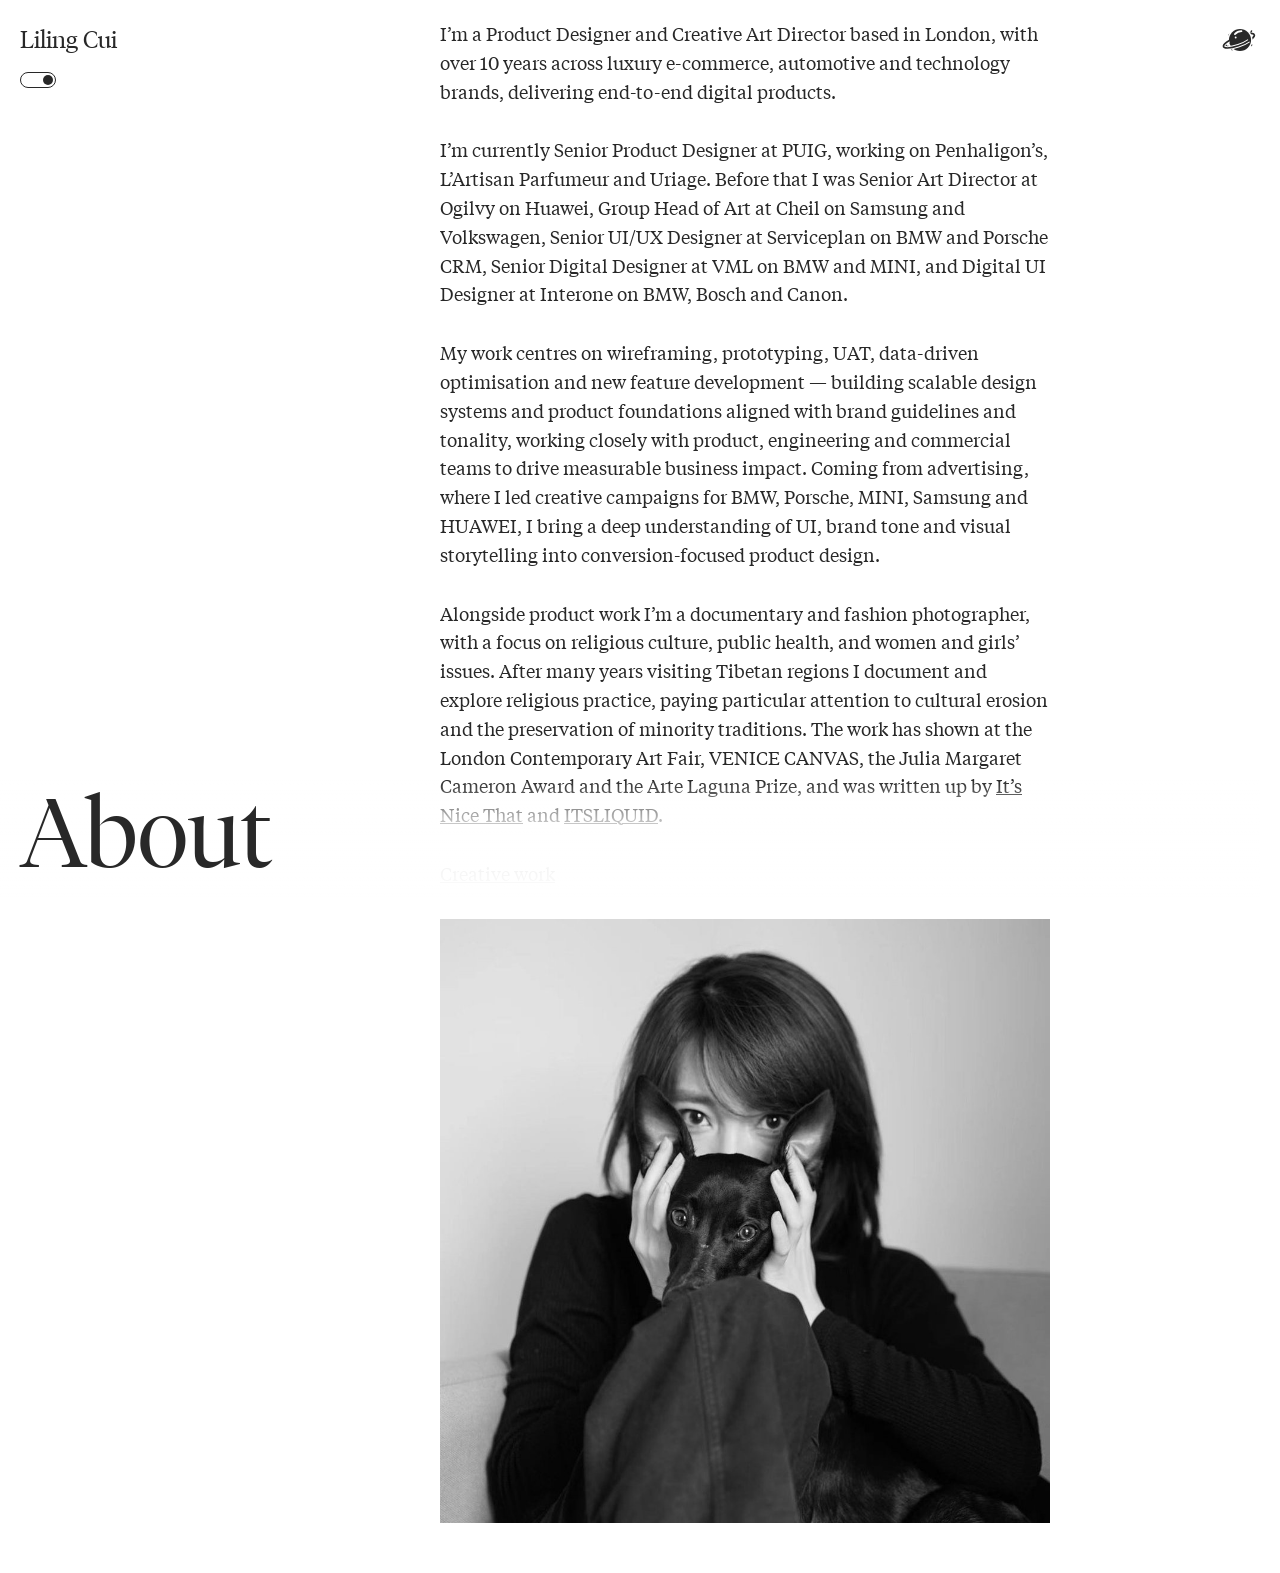
==== commit b38e8a14: "Double the planet icon to 36px At twice the size the ring ends and outer sparkles reached past the r" ====
--- a/about.html
+++ b/about.html
@@ -32,7 +32,7 @@
       <div class="menu-contact">
         <a href="https://lilingcui.com">
           <span class="btn-label">Creative work</span>
-          <svg viewBox="0 0 40 40" aria-hidden="true"><ellipse class="planet-ink" cx="35.0" cy="8.2" rx="0.95" ry="1.55" transform="rotate(28 35.0 8.2)"/><ellipse class="planet-ink" cx="6.2" cy="13.0" rx="0.85" ry="1.4" transform="rotate(22 6.2 13.0)"/><ellipse class="planet-ink" cx="9.4" cy="32.6" rx="0.85" ry="1.4" transform="rotate(-26 9.4 32.6)"/><ellipse class="planet-ink" cx="35.6" cy="26.6" rx="0.9" ry="1.45" transform="rotate(26 35.6 26.6)"/><path class="planet-ring" d="M37.29 13.71A18.4 5.2 -20.0 1 1 2.71 26.29A18.4 5.2 -20.0 1 1 37.29 13.71Z"/><circle class="planet-bg-stroke" cx="20" cy="20" r="12.3" stroke-width="3.2"/><circle class="planet-ink" cx="20" cy="20" r="12.3"/><path class="planet-bg-stroke" stroke-width="4" d="M30.67 20.81A18.4 5.2 -20.0 1 1 6.71 20.86"/><path class="planet-ring" d="M30.67 20.81A18.4 5.2 -20.0 1 1 6.71 20.86"/><path class="planet-bg" d="M13.6 12.9a11 11 0 0 1 8.0-3.6 0.95 0.95 0 0 1 0.05 1.9 9.1 9.1 0 0 0-6.6 3.0 0.95 0.95 0 0 1-1.45-1.3z"/><circle class="planet-bg" cx="15.2" cy="17.2" r="1.05"/></svg>
+          <svg viewBox="0 0 40 40" aria-hidden="true"><ellipse class="planet-ink" cx="32.6" cy="10.4" rx="0.85" ry="1.4" transform="rotate(28 32.6 10.4)"/><ellipse class="planet-ink" cx="8.0" cy="14.2" rx="0.78" ry="1.28" transform="rotate(22 8.0 14.2)"/><ellipse class="planet-ink" cx="11.0" cy="30.4" rx="0.78" ry="1.28" transform="rotate(-26 11.0 30.4)"/><ellipse class="planet-ink" cx="32.8" cy="25.8" rx="0.8" ry="1.32" transform="rotate(26 32.8 25.8)"/><path class="planet-ring" d="M35.88 14.22A16.9 4.8 -20.0 1 1 4.12 25.78A16.9 4.8 -20.0 1 1 35.88 14.22Z"/><circle class="planet-bg-stroke" cx="20" cy="20" r="12.3" stroke-width="3.2"/><circle class="planet-ink" cx="20" cy="20" r="12.3"/><path class="planet-bg-stroke" stroke-width="4" d="M29.81 20.76A16.9 4.8 -20.0 1 1 7.79 20.77"/><path class="planet-ring" d="M29.81 20.76A16.9 4.8 -20.0 1 1 7.79 20.77"/><path class="planet-bg" d="M13.6 12.9a11 11 0 0 1 8.0-3.6 0.95 0.95 0 0 1 0.05 1.9 9.1 9.1 0 0 0-6.6 3.0 0.95 0.95 0 0 1-1.45-1.3z"/><circle class="planet-bg" cx="15.2" cy="17.2" r="1.05"/></svg>
         </a>
       </div>
     </header>
--- a/assets/css/style.css
+++ b/assets/css/style.css
@@ -292,12 +292,12 @@
 }
 .menu-contact svg {
   display: block;
-  width: 18px;
-  height: 18px;
+  width: 36px;
+  height: 36px;
   overflow: visible;
   position: absolute;
-  right: 11px;
-  top: 11px;
+  right: 2px;
+  top: 2px;
 }
 .menu-contact svg * { transition: fill 0.25s var(--ease), stroke 0.25s var(--ease); }
 .menu-contact .planet-ink { fill: var(--black); }
@@ -308,7 +308,7 @@
 /* the label pill grows out to the left; the planet flips to sit on it */
 .menu-contact a:hover .btn-label {
   max-width: 260px;
-  padding: 5px 42px 5px 14px;
+  padding: 5px 48px 5px 14px;
   border: 2px solid var(--black);
 }
 /* on the expanded pill the drawing and the page colour swap roles */
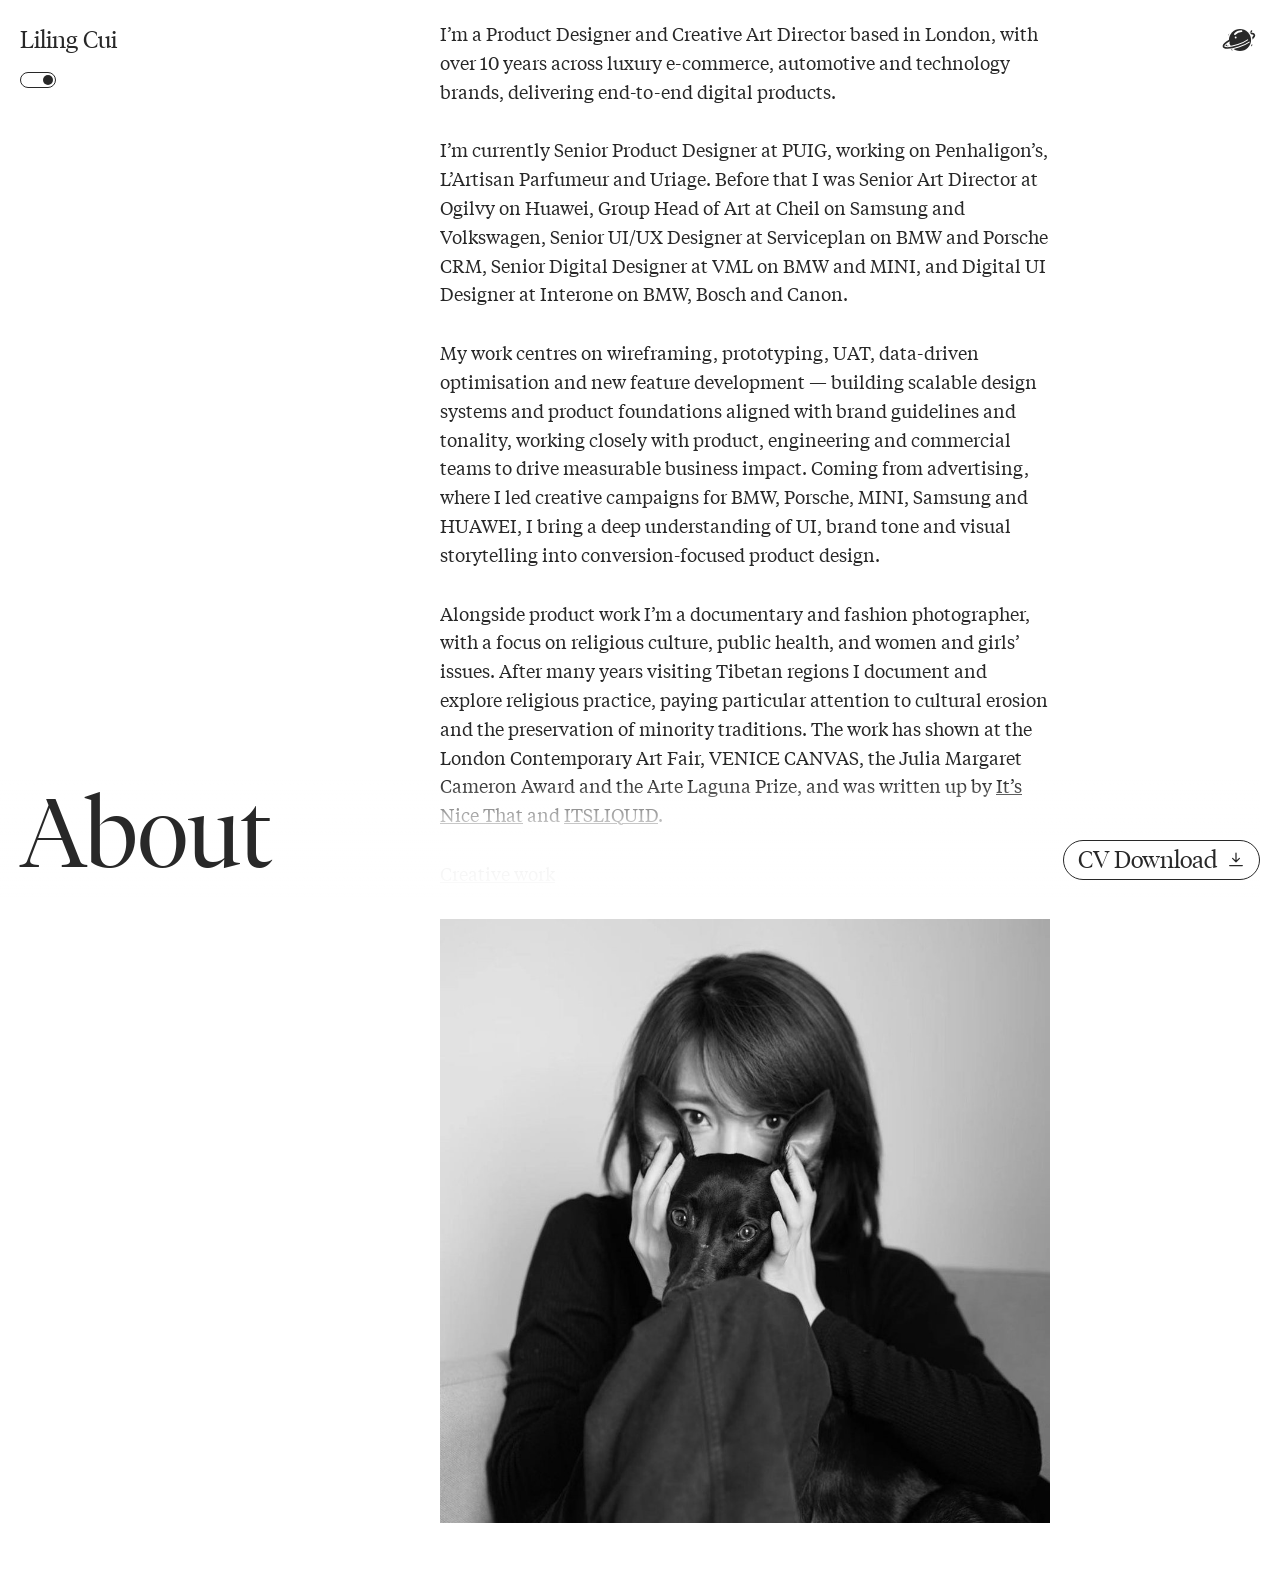
==== commit d0d29a74: "Add a CV download button, bottom right Same pill as the Back button, with the page colour behind it " ====
--- a/about.html
+++ b/about.html
@@ -52,6 +52,13 @@
       </h1>
     </main>
 
+    <a class="cv-download" href="assets/LilingCui_CV.pdf" download>
+      <span>CV Download</span>
+      <svg viewBox="0 0 20 20" aria-hidden="true">
+        <path d="M10 2.5v9.5m0 0 3.8-3.8M10 12l-3.8-3.8M3 16.2h14"/>
+      </svg>
+    </a>
+
 <script src="assets/js/app.js"></script>
 </body>
 </html>
--- a/assets/css/style.css
+++ b/assets/css/style.css
@@ -316,6 +316,41 @@
 .menu-contact a:hover .planet-ring { stroke: var(--white); }
 .menu-contact a:hover .planet-bg { fill: var(--black); }
 .menu-contact a:hover .planet-bg-stroke { stroke: var(--black); }
+
+/* CV download, fixed bottom right. Same pill as the Back button, but with the
+   page colour behind it so it stays legible over the marqueeing title. */
+.cv-download {
+  position: fixed;
+  right: var(--gutter);
+  bottom: var(--gutter);
+  z-index: 9;
+  display: flex;
+  align-items: center;
+  gap: 10px;
+  height: var(--pill-h);
+  padding: 0 14px;
+  border: 1px solid var(--black);
+  border-radius: 20px;
+  background-color: var(--white);
+  font-family: var(--font-display);
+  font-size: 24px;
+  font-weight: 300;
+  line-height: 1;
+  white-space: nowrap;
+  transition: background-color 0.2s var(--ease), color 0.2s var(--ease);
+}
+.cv-download svg {
+  width: 18px;
+  height: 18px;
+  fill: none;
+  stroke: var(--black);
+  stroke-width: 1.4;
+  stroke-linecap: round;
+  stroke-linejoin: round;
+  transition: stroke 0.2s var(--ease);
+}
+.cv-download:hover { background-color: var(--black); color: var(--white); }
+.cv-download:hover svg { stroke: var(--white); }
 
 /* Back / to-top button on inner pages */
 .menu .btn {
@@ -560,6 +595,15 @@
     transform: translateX(-50%);
   }
   .menu-contact a:hover .btn-label { max-width: 0; padding: 6px 0; border: none; }
+  /* the title band owns the bottom 134px on a phone, so sit clear of it */
+  .cv-download {
+    font-size: 18px;
+    height: 34px;
+    padding: 0 12px;
+    gap: 8px;
+    bottom: 148px;
+  }
+  .cv-download svg { width: 15px; height: 15px; }
 
   main .text { grid-column: 1 / 7; margin: 150px 0 0; }
   .about .text { grid-column: 1 / 7; margin: 150px 0 0; }
